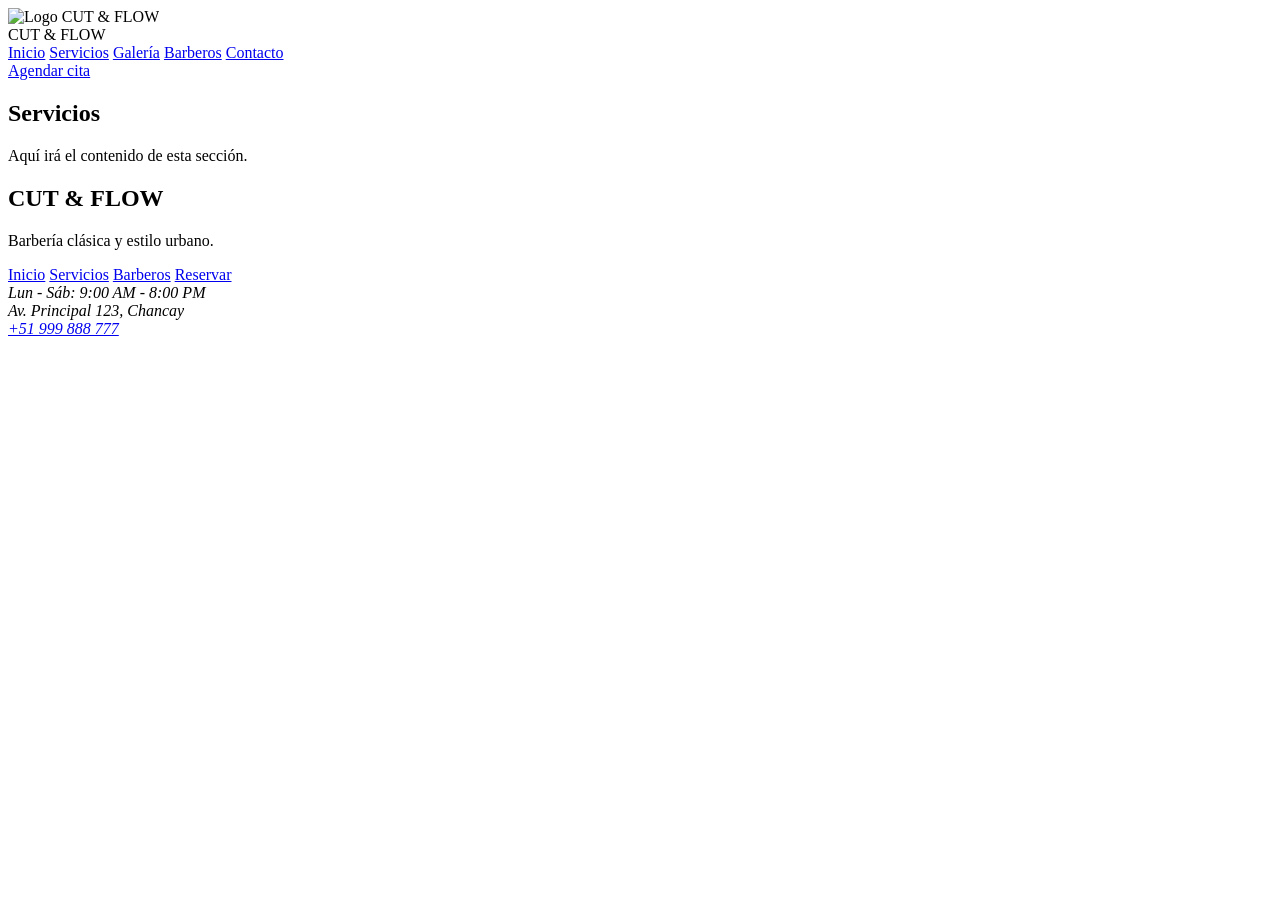
==== Servicios.html @ be90fc14 "Add files via upload Signed-off-by: Aldodex <aldodex123@gmail.com>" ====
<!DOCTYPE html>
<html lang="es">
<head>
    <meta charset="UTF-8">
    <meta name="viewport" content="width=device-width, initial-scale=1.0">
    <title>Servicios | Barbería CUT & FLOW</title>
    <link rel="stylesheet" href="css/estilos.css">
</head>
<body>
    <header class="cabezera">
        <div class="logo">
            <div class="icono-logo">
                <img src="img/images__52_-removebg-preview.png" alt="Logo CUT & FLOW" class="img">
            </div>
            <span class="marca-texto">CUT & FLOW</span>
        </div>

        <nav class="menu" aria-label="Navegación principal">
            <a href="index.html">Inicio</a>
            <a href="Servicios.html" aria-current="page">Servicios</a>
            <a href="Galeria.html">Galería</a>
            <a href="Barberos.html">Barberos</a>
            <a href="Contacto.html">Contacto</a>
        </nav>

        <a href="Cita.html" class="btn-header">Agendar cita</a>
    </header>

    <main>
        <section>
            <h1>Servicios</h1>
            <p>Aquí irá el contenido de esta sección.</p>
        </section>
    </main>

    <footer class="footer">
        <div class="top">
            <div>
                <h2>CUT <span>&</span> FLOW</h2>
                <p>Barbería clásica y estilo urbano.</p>
            </div>

            <nav aria-label="Enlaces rápidos del pie de página">
                <a href="index.html">Inicio</a>
                <a href="Servicios.html">Servicios</a>
                <a href="Barberos.html">Barberos</a>
                <a href="Cita.html" class="cta">Reservar</a>
            </nav>

            <address>
                Lun - Sáb: 9:00 AM - 8:00 PM<br>
                Av. Principal 123, Chancay<br>
                <a href="#">+51 999 888 777</a>
            </address>
        </div>
    </footer>
</body>
</html>
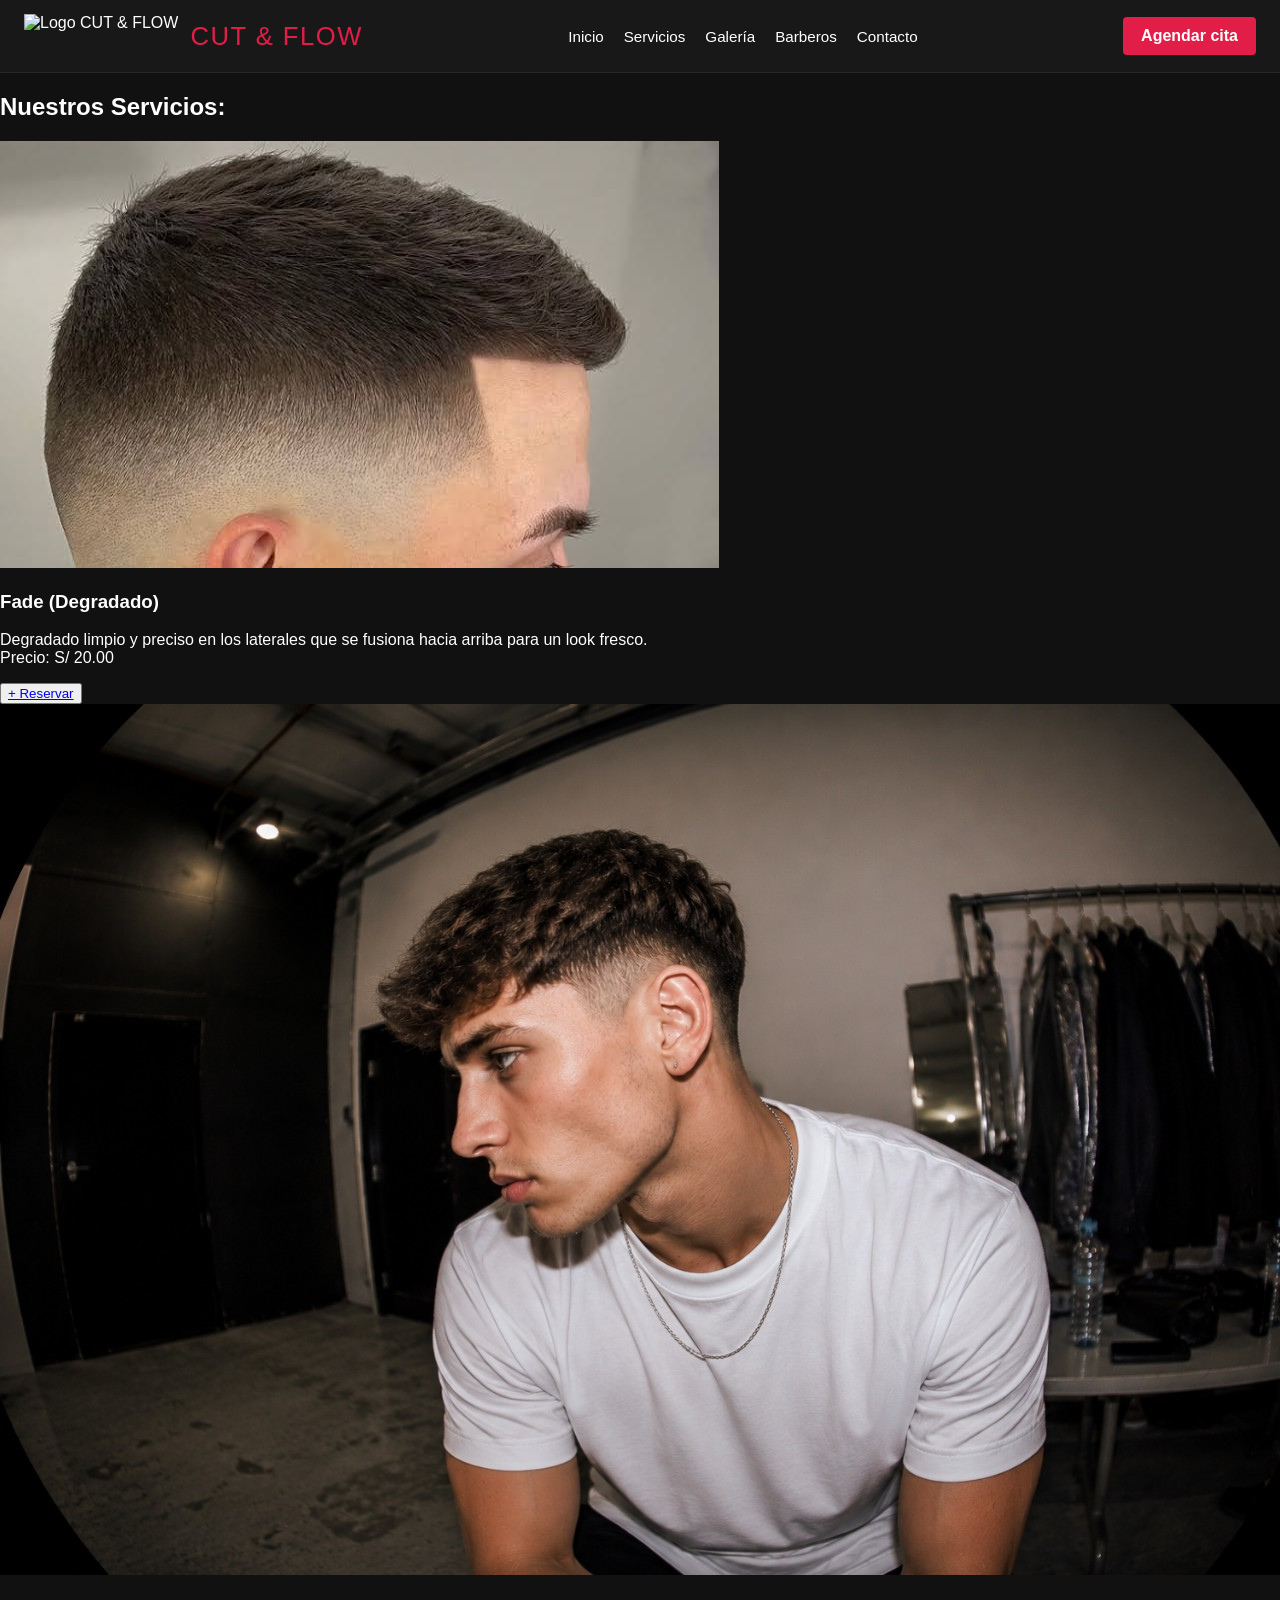
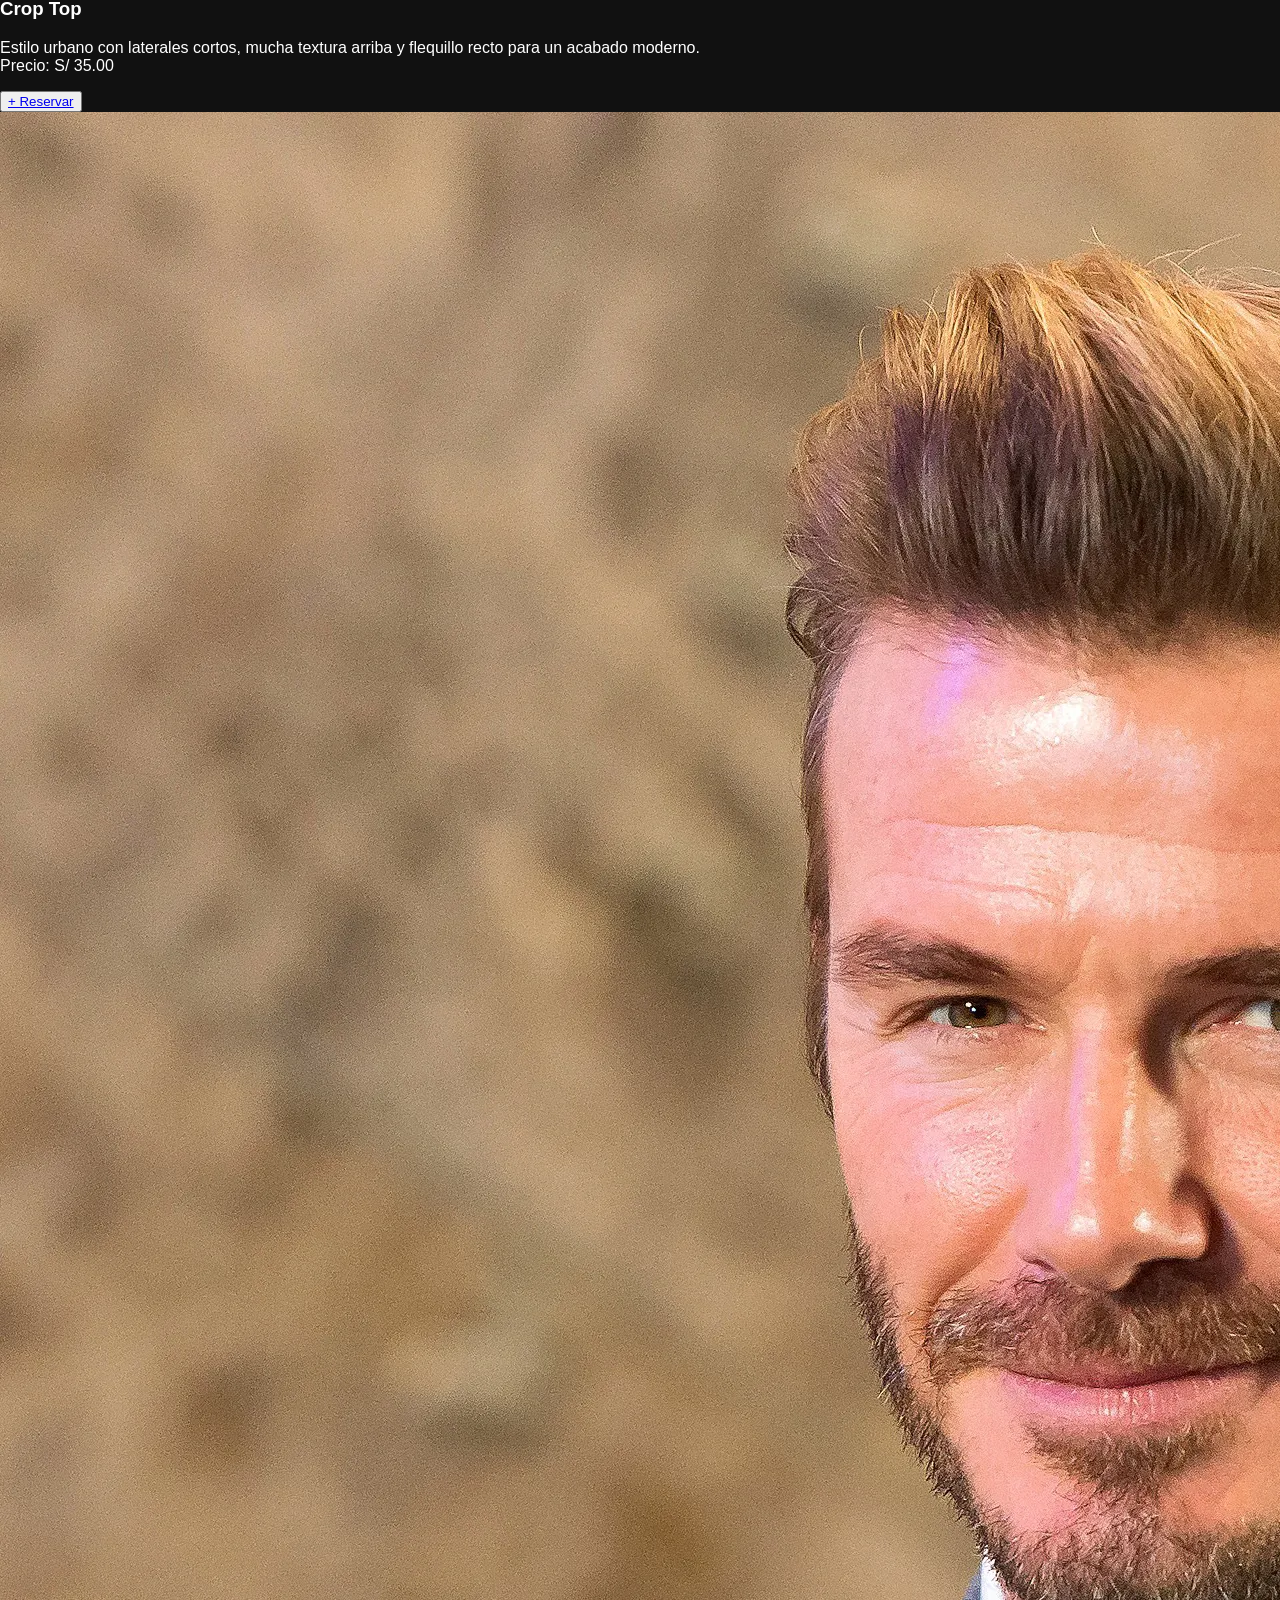
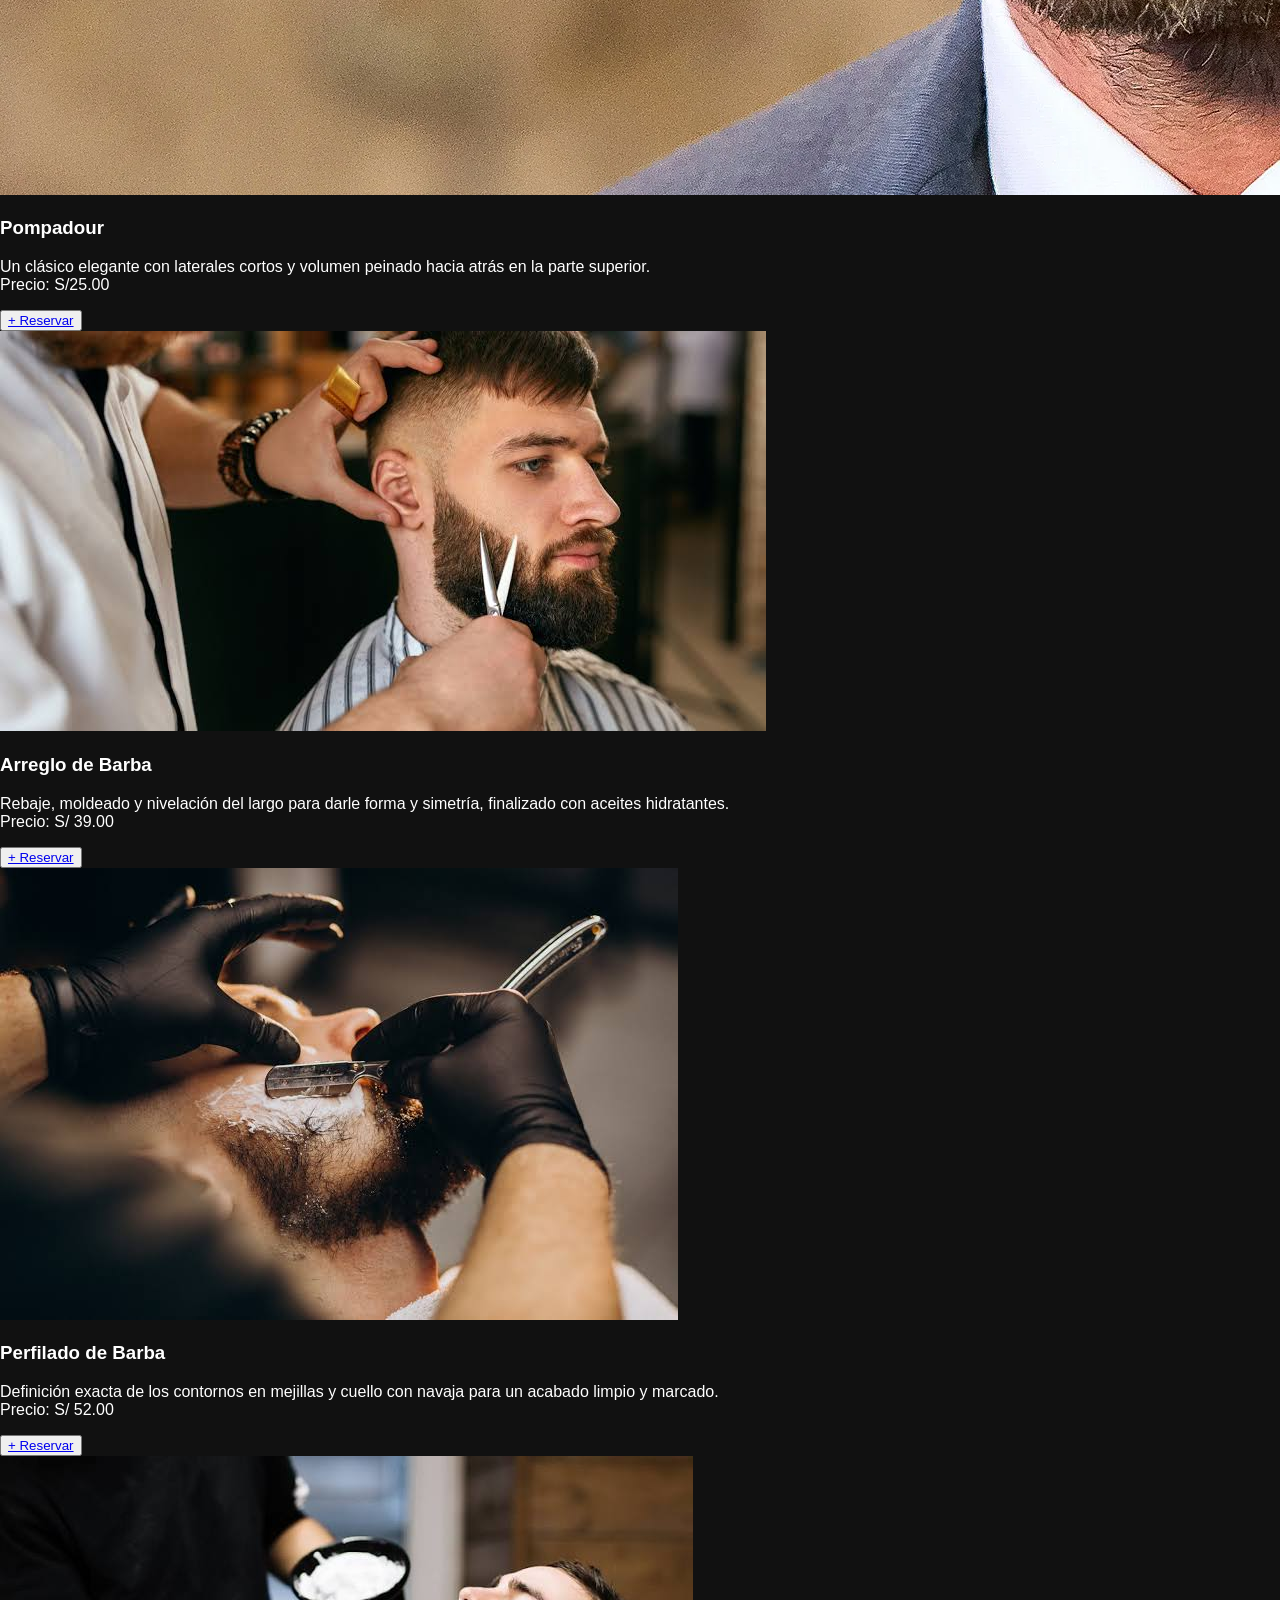
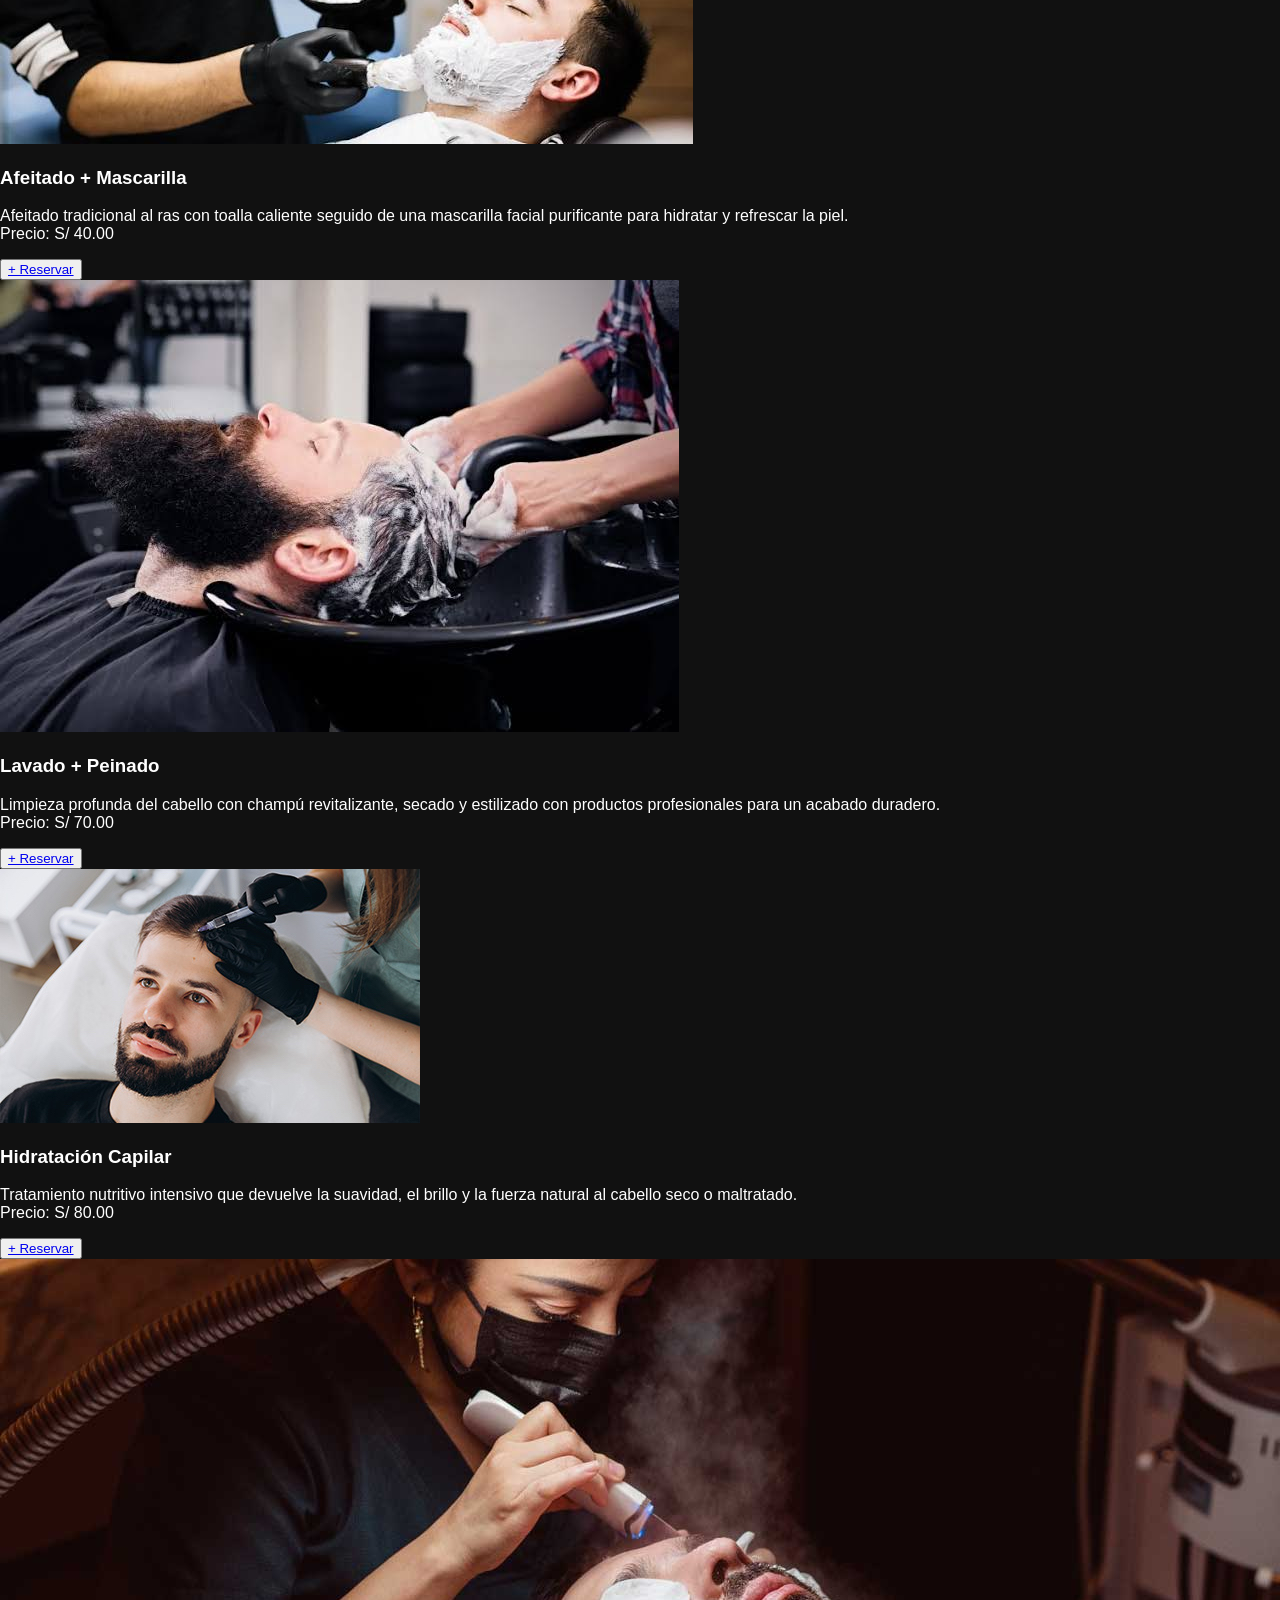
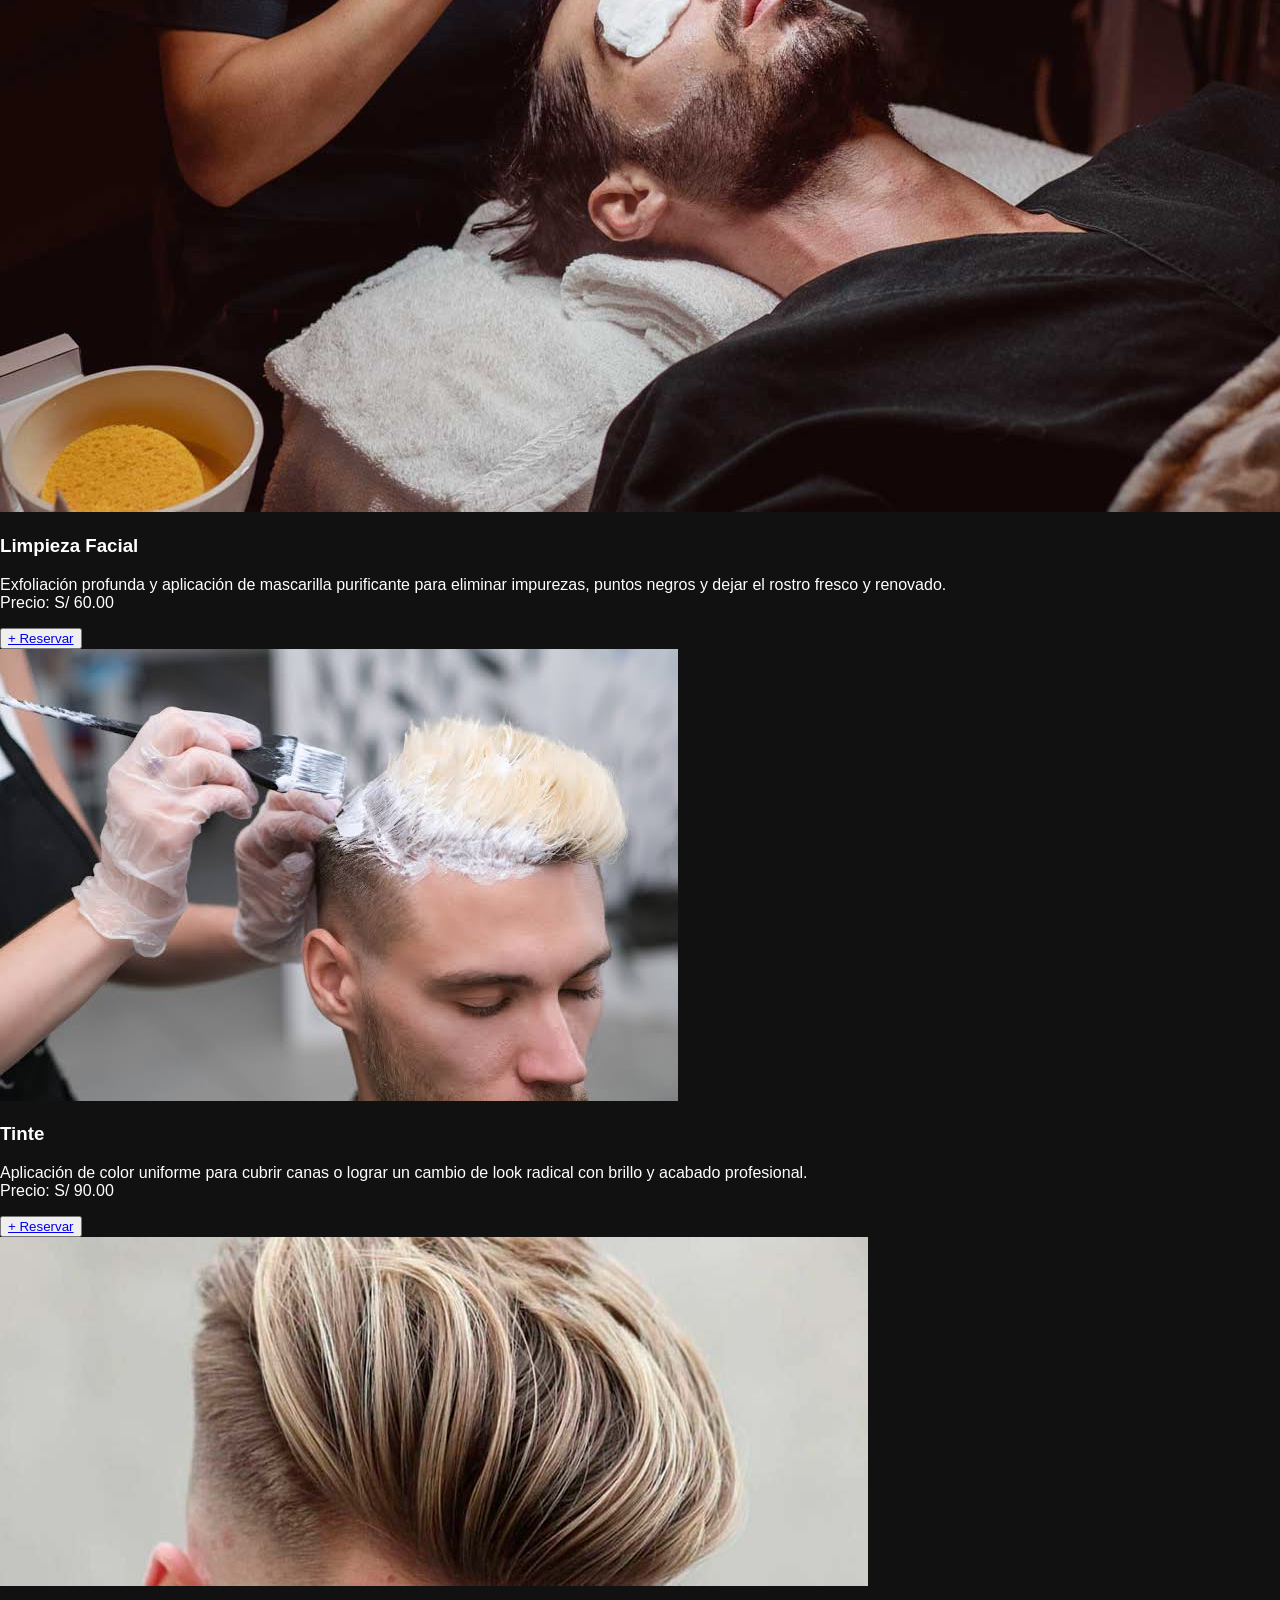
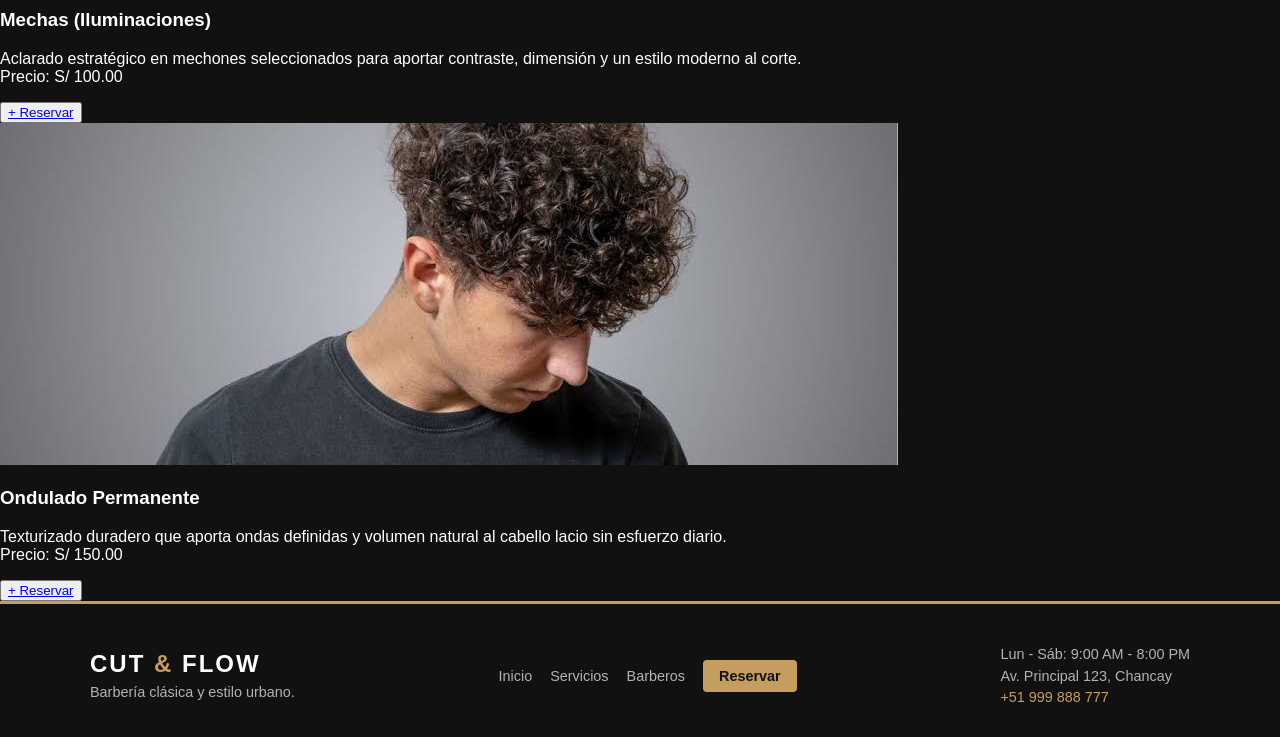
==== commit 123428c3: "Revamp Servicios.html with service details and layout Updated the Servicios page to include detailed" ====
--- a/Servicios.html
+++ b/Servicios.html
@@ -25,11 +25,91 @@
 
         <a href="Cita.html" class="btn-header">Agendar cita</a>
     </header>
+<main>
+        <h2 class="titulo-seccion">Nuestros Servicios: </h2>
+        
+             <section class="sap">
+<div class="contenedor">
 
-    <main>
-        <section>
-            <h1>Servicios</h1>
-            <p>Aquí irá el contenido de esta sección.</p>
+    <div class="cuadro">
+        <img src="img/images.jpg">
+        <h3>Fade (Degradado)</h3>
+        <p> Degradado limpio y preciso en los laterales que se fusiona hacia  arriba para un look fresco. <br>Precio: S/ 20.00</p>
+        <button href="#" class="bt"><a href="Cita.html" class="bt">+ Reservar</a></button>
+    </div>
+    <div class="cuadro">
+        <img src="img/top.jpg">
+        <h3>Crop Top</h3>
+        <p>Estilo urbano con laterales cortos, mucha textura arriba y flequillo recto para un acabado moderno. <br>Precio: S/ 35.00</p>
+       <button href="#" class="bt"><a href="Cita.html" class="bt">+ Reservar</a></button>
+    </div>
+
+    <div class="cuadro">
+        <img src="img/David-Beckham-corte-de-pelo-pompadour.webp" alt="">
+        <h3>Pompadour</h3>
+        <p>Un clásico elegante con laterales cortos y volumen peinado hacia atrás en la parte superior. <br>Precio: S/25.00</p>
+       <button href="#" class="bt"><a href="Cita.html" class="bt">+ Reservar</a></button>
+    </div>
+    
+     <div class="cuadro">
+        <img src="img/barba.jpg">
+        <h3>Arreglo de Barba</h3>
+        <p> Rebaje, moldeado y nivelación del largo para darle forma y simetría, finalizado con aceites hidratantes. <br>Precio: S/ 39.00</p>
+       <button href="#" class="bt"><a href="Cita.html" class="bt">+ Reservar</a></button>
+    </div>
+     <div class="cuadro">
+        <img src="img/pf.jpg">
+        <h3>Perfilado de Barba</h3>
+        <p>Definición exacta de los contornos en mejillas y cuello con navaja para un acabado limpio y marcado.<br>Precio: S/ 52.00</p>
+       <button href="#" class="bt"><a href="Cita.html" class="bt">+ Reservar</a></button>
+    </div>
+     <div class="cuadro">
+        <img src="img/mascarilla.jpg">
+        <h3>Afeitado + Mascarilla</h3>
+        <p>Afeitado tradicional al ras con toalla caliente seguido de una mascarilla facial purificante para hidratar y refrescar la piel.<br>Precio: S/ 40.00</p>
+       <button href="#" class="bt"><a href="Cita.html" class="bt">+ Reservar</a></button>
+    </div>
+
+     <div class="cuadro">
+        <img src="img/lavado.jpg">
+        <h3>Lavado + Peinado</h3>
+        <p>Limpieza profunda del cabello con champú revitalizante, secado y estilizado con productos profesionales para un acabado duradero.<br>Precio: S/ 70.00</p>
+       <button href="#" class="bt"><a href="Cita.html" class="bt">+ Reservar</a></button>
+    </div>
+     <div class="cuadro">
+        <img src="img/mesoterapia-capilar-para-hombres-tratamiento-en-nuestra-clinica-capilar.jpg">
+        <h3>Hidratación Capilar</h3>
+        <p> Tratamiento nutritivo intensivo que devuelve la suavidad, el brillo y la fuerza natural al cabello seco o maltratado.<br>Precio: S/ 80.00</p>
+      <button href="#" class="bt"><a href="Cita.html" class="bt">+ Reservar</a></button>
+    </div>
+     <div class="cuadro">
+        <img src="img/tratamientos-faciales-hombres-homme-luxury-barbers-01.jpg">
+        <h3>Limpieza Facial</h3>
+        <p> Exfoliación profunda y aplicación de mascarilla purificante para eliminar impurezas, puntos negros y dejar el rostro fresco y renovado.<br>Precio: S/ 60.00</p>
+        <button href="#" class="bt"><a href="Cita.html" class="bt">+ Reservar</a></button>
+    </div>
+
+     <div class="cuadro">
+        <img src="img/images (1).jpg">
+        <h3>Tinte</h3>
+        <p> Aplicación de color uniforme para cubrir canas o lograr un cambio de look radical con brillo y acabado profesional.<br>Precio: S/ 90.00</p>
+        <button href="#" class="bt"><a href="Cita.html" class="bt">+ Reservar</a></button>
+    </div>
+     <div class="cuadro">
+        <img src="img/mechas.jpg">
+        <h3>Mechas (Iluminaciones)</h3>
+        <p>Aclarado estratégico en mechones seleccionados para aportar contraste, dimensión y un estilo moderno al corte. <br>Precio: S/ 100.00</p>
+        <button href="#" class="bt"><a href="Cita.html" class="bt">+ Reservar</a></button>
+    </div>
+     <div class="cuadro">
+        <img src="img/ondulado.jpg">
+        <h3>Ondulado Permanente</h3>
+        <p>Texturizado duradero que aporta ondas definidas y volumen natural al cabello lacio sin esfuerzo diario.<br>Precio: S/ 150.00</p>
+        <button href="#" class="bt"><a href="Cita.html" class="bt">+ Reservar</a></button>
+    </div>
+    </div>
+    
+           
         </section>
     </main>
 
@@ -55,4 +135,4 @@
         </div>
     </footer>
 </body>
-</html>+</html>
--- a/css/estilos.css
+++ b/css/estilos.css
@@ -0,0 +1,276 @@
+* {
+    box-sizing: border-box;
+}
+
+body {
+    margin: 0;
+    background-color: #111111;
+    color: #ffffff;
+    font-family: "Segoe UI", Tahoma, Geneva, Verdana, sans-serif;
+}
+
+.cabezera {
+    display: flex;
+    flex-wrap: wrap;
+    justify-content: space-between;
+    align-items: center;
+    gap: 16px;
+    padding: 14px 24px;
+    background-color: #181818;
+    border-bottom: 1px solid #262626;
+}
+
+.logo {
+    display: flex;
+    align-items: center;
+    gap: 12px;
+}
+
+.icono-logo .img {
+    height: 44px;
+    width: auto;
+    display: block;
+}
+
+.marca-texto {
+    font-family: Impact, "Arial Narrow", sans-serif;
+    font-size: 1.6rem;
+    letter-spacing: 1.5px;
+    color: #e11d48;
+}
+
+.menu {
+    display: flex;
+    flex-wrap: wrap;
+    gap: 20px;
+}
+
+.menu a {
+    color: #ffffff;
+    text-decoration: none;
+    font-size: 0.95rem;
+    transition: color 0.25s ease;
+}
+
+.menu a:hover{
+    color: #c59d5f;
+}
+
+.btn-header {
+    padding: 10px 18px;
+    background-color: #e11d48;
+    color: #ffffff;
+    text-decoration: none;
+    font-weight: 700;
+    border-radius: 4px;
+    transition: opacity 0.25s ease;
+}
+
+.texto {
+    margin: 0;
+    font-size: 1.4rem;
+}
+
+.historia-seccion {
+    max-width: 1100px;
+    margin: 0 auto;
+    padding: 40px 24px 64px;
+}
+
+.histo {
+    font-size: 1.8rem;
+    margin: 0 0 24px;
+    color: #c59d5f;
+}
+
+.historia {
+    display: grid;
+    grid-template-columns: repeat(auto-fit, minmax(280px, 1fr));
+    gap: 32px;
+    align-items: center;
+}
+
+.contexto p {
+    color: white;
+    margin: 0 0 14px;
+    line-height: 1.65;
+    color: #b3b3b3;
+}
+
+.historia img {
+    width: 100%;
+    max-width: 480px;
+    height: auto;
+    border-radius: 6px;
+    display: block;
+}
+
+.barberos{
+    display: flex;
+    justify-content: space-around;
+    align-items: center;
+    margin: auto;
+    width: 850px;
+    height: 450px;
+}
+.barbero{
+    color: #c59d5f;
+}
+
+.informacion{
+    padding: 20px;
+    border-radius: 20px;
+    background-color: #181818;
+    color: white;
+    font-size: 25px;
+    font-style: italic;
+    text-align: center;
+    font-family: Arial, Helvetica, sans-serif;
+    width: 400px;
+    height: 350px;
+    
+}
+
+.imagen{
+    border-radius: 20px;
+}
+
+.footer {
+    background-color: #111111;
+    color: #b3b3b3;
+    padding: 40px 24px 28px;
+    border-top: 3px solid #c59d5f;
+}
+
+.footer .top {
+    max-width: 1100px;
+    margin: 0 auto;
+    display: flex;
+    flex-wrap: wrap;
+    justify-content: space-between;
+    align-items: center;
+    gap: 24px;
+}
+
+.footer h2 {
+    color: #ffffff;
+    margin: 0 0 4px;
+    letter-spacing: 2px;
+}
+
+.footer h2 span,
+.footer address a,
+.footer a:hover {
+    color: #c59d5f;
+}
+
+.footer p,
+.footer address {
+    margin: 0;
+    font-size: 0.9rem;
+    font-style: normal;
+    line-height: 1.5;
+}
+
+.footer nav {
+    display: flex;
+    flex-wrap: wrap;
+    align-items: center;
+    gap: 18px;
+}
+
+.footer a {
+    color: inherit;
+    text-decoration: none;
+    font-size: 0.9rem;
+}
+
+.footer .cta {
+    padding: 8px 16px;
+    background-color: #c59d5f;
+    color: #111111;
+    font-weight: 700;
+    border-radius: 4px;
+}
+
+.footer .cta:hover {
+    background-color: #dfb676;
+    color: #111111;
+}
+
+.contacto {
+    max-width: 800px;
+    margin: 0 auto;
+    padding: 48px 24px 64px;
+}
+
+.contacto h1 {
+    margin: 0 0 6px;
+    color: #c59d5f;
+}
+
+.contacto > p {
+    margin: 0 0 24px;
+    color: #b3b3b3;
+}
+
+.contacto-caja {
+    background-color: #181818;
+    border: 1px solid #262626;
+    border-radius: 6px;
+    padding: 24px;
+}
+
+.contacto address {
+    font-style: normal;
+    line-height: 1.6;
+    color: #b3b3b3;
+    margin-bottom: 20px;
+}
+
+.contacto address a {
+    color: #c59d5f;
+    text-decoration: none;
+}
+
+.contacto form {
+    display: grid;
+    gap: 12px;
+}
+
+.contacto label {
+    font-size: 0.9rem;
+    color: #ffffff;
+}
+
+.contacto input,
+.contacto textarea {
+    width: 100%;
+    padding: 10px 12px;
+    background-color: #111111;
+    color: #ffffff;
+    border: 1px solid #262626;
+    border-radius: 4px;
+    font-family: inherit;
+}
+
+.contacto input:focus,
+.contacto textarea:focus {
+    outline: none;
+    border-color: #e11d48;
+}
+
+.contacto button {
+    padding: 10px 18px;
+    background-color: #c59d5f;
+    color: #111111;
+    font-weight: 700;
+    border: none;
+    border-radius: 4px;
+    cursor: pointer;
+    justify-self: start;
+}
+
+.contacto button:hover {
+    background-color: #dfb676;
+}
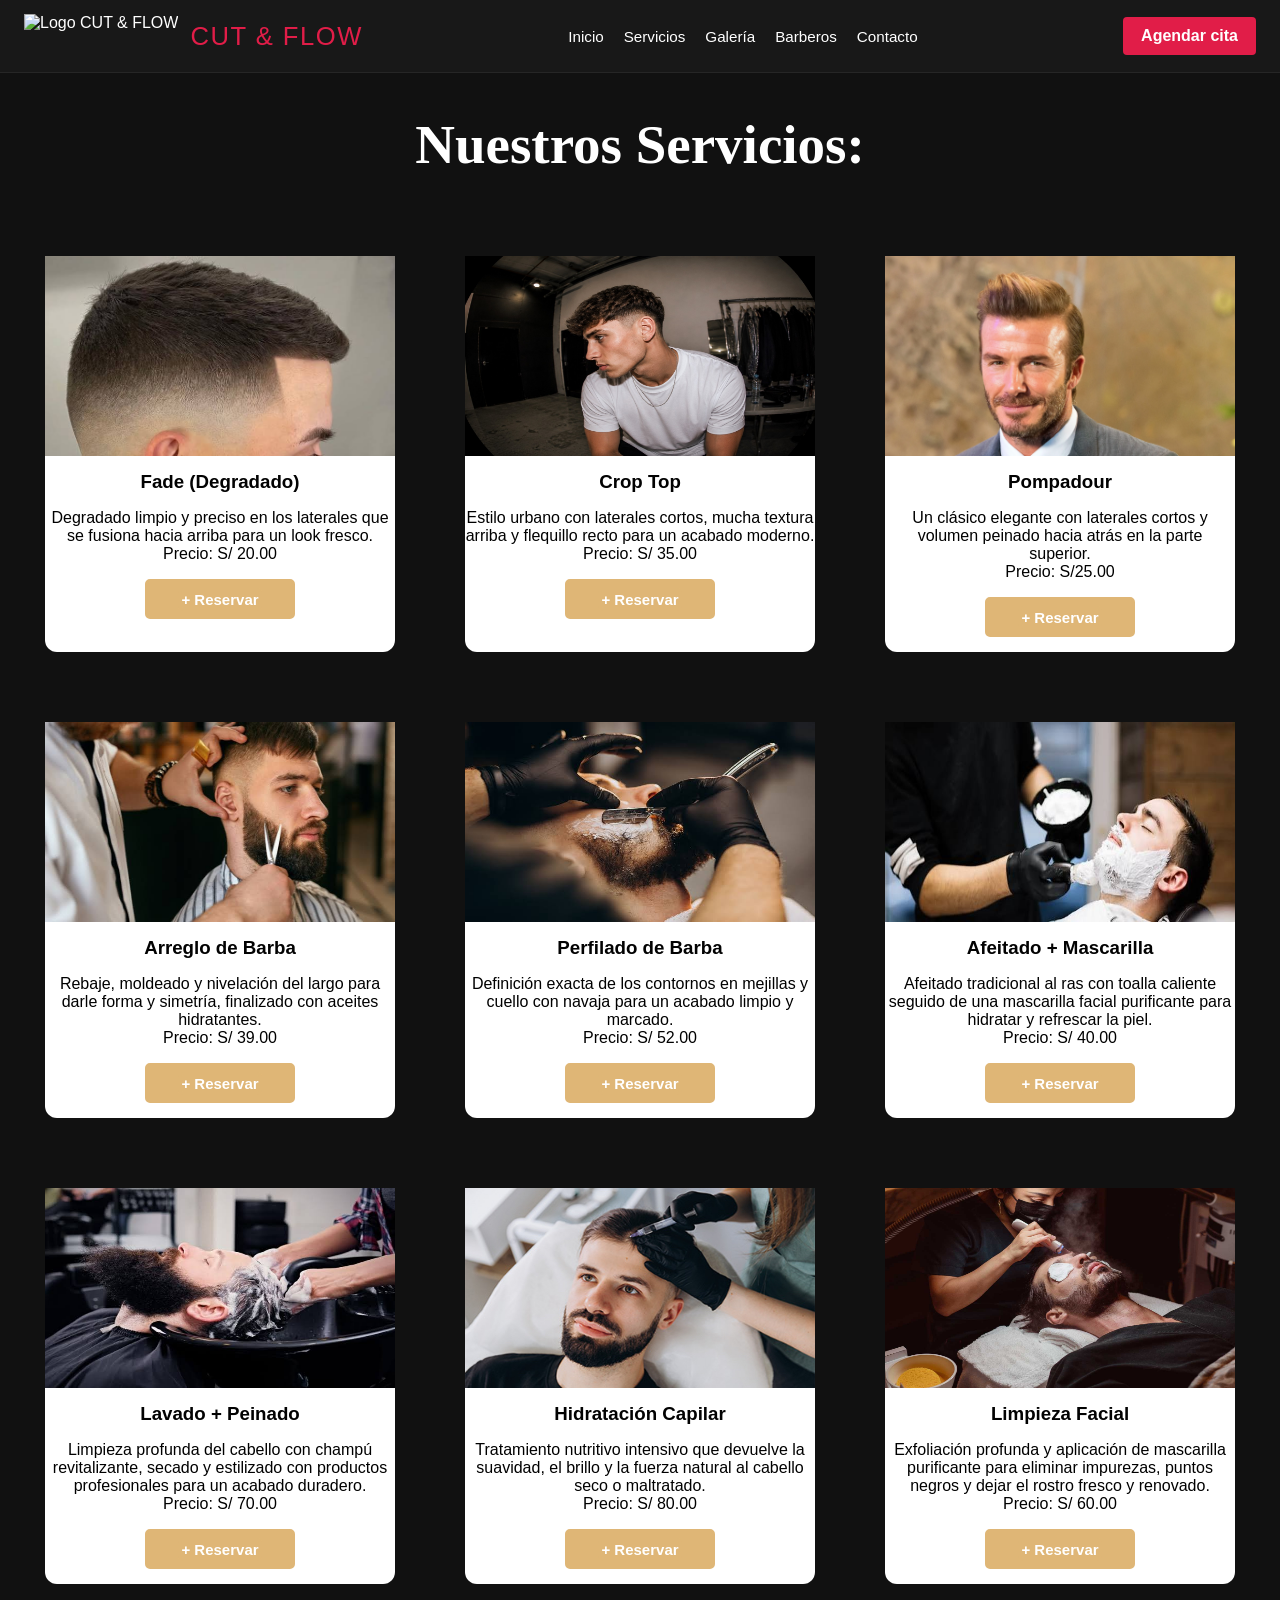
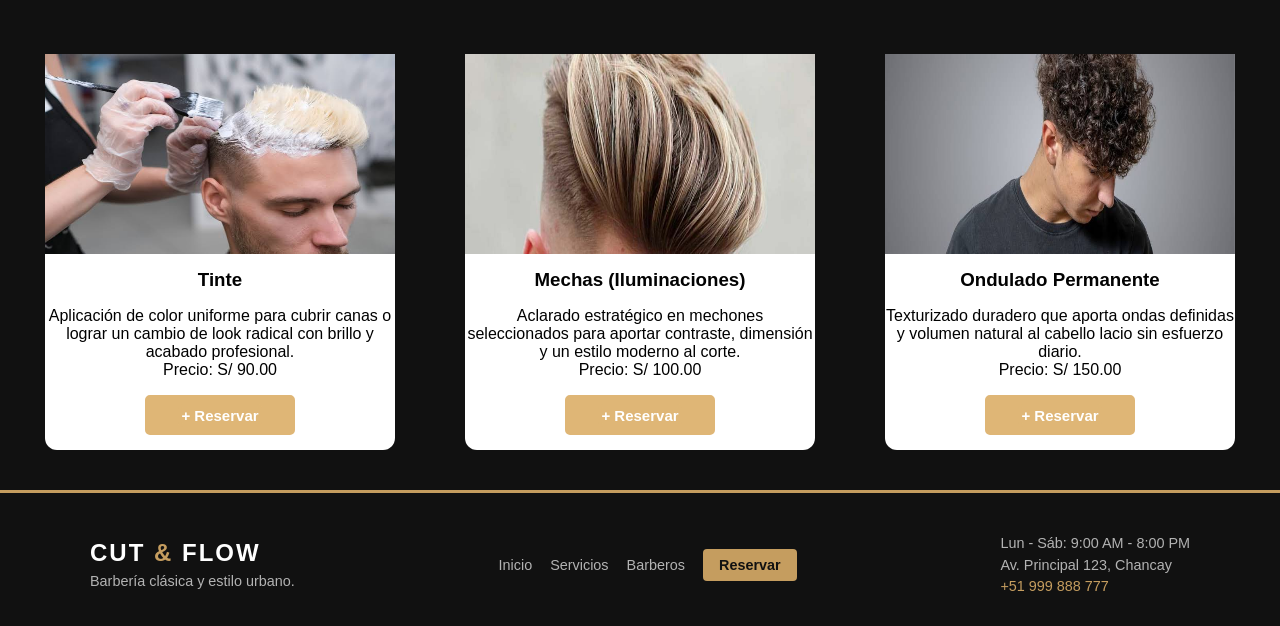
==== commit 2d224cc7: "Add files via upload Signed-off-by: Aldodex <aldodex123@gmail.com>" ====
--- a/Servicios.html
+++ b/Servicios.html
@@ -135,4 +135,4 @@
         </div>
     </footer>
 </body>
-</html>
+</html>
--- a/css/estilos.css
+++ b/css/estilos.css
@@ -273,4 +273,71 @@
 
 .contacto button:hover {
     background-color: #dfb676;
-}+}
+.sap{
+    display: flex;
+    align-items: center;
+    justify-content: center;
+    }
+.contenedor{
+    display: grid;
+    grid-template-columns: repeat(3, 350px); 
+    gap: 70px;
+    padding: 40px; 
+    justify-content: center;
+   
+}
+.cuadro{
+    background: #fff;
+    border-radius: 12px;
+    text-align: center;
+    
+}
+.cuadro:hover{
+    transform: translateY(-8px); /*elevacion de los cuadros*/
+}
+.cuadro img{
+    width: 100%;
+    height: 200px;
+    display: block;  
+}
+.cuadro h3{
+    margin: 15px 0 10px;
+    color: #020202;
+}
+.cuadro p{
+    color: #000000;
+}
+.titulo-seccion{
+    font-size: 40px;
+    color: white;
+    font-family: Georgia, 'Times New Roman', Times, serif;
+    text-align: center;
+    font-size: 55px;
+    margin: 40px 0;    
+}
+.bt{
+    margin-bottom:15px;
+    color: rgb(255, 255, 255);
+    background-color:#dfb676;
+    border-radius: 5px;
+    width: 150px;
+    height: 40px;
+    border: solid #dfb676;
+    font-size: 15px;
+    font-weight: bold;
+    text-decoration: none;
+}
+@media (max-width:768px){
+    .titulo-seccion{
+        font-size: 35px;
+    }
+   .contenedor{  
+   
+   display: grid;
+    grid-template-columns: 1fr;
+    gap: 20px;
+    padding: 20px;
+    justify-content: center;  
+   }  
+   }
